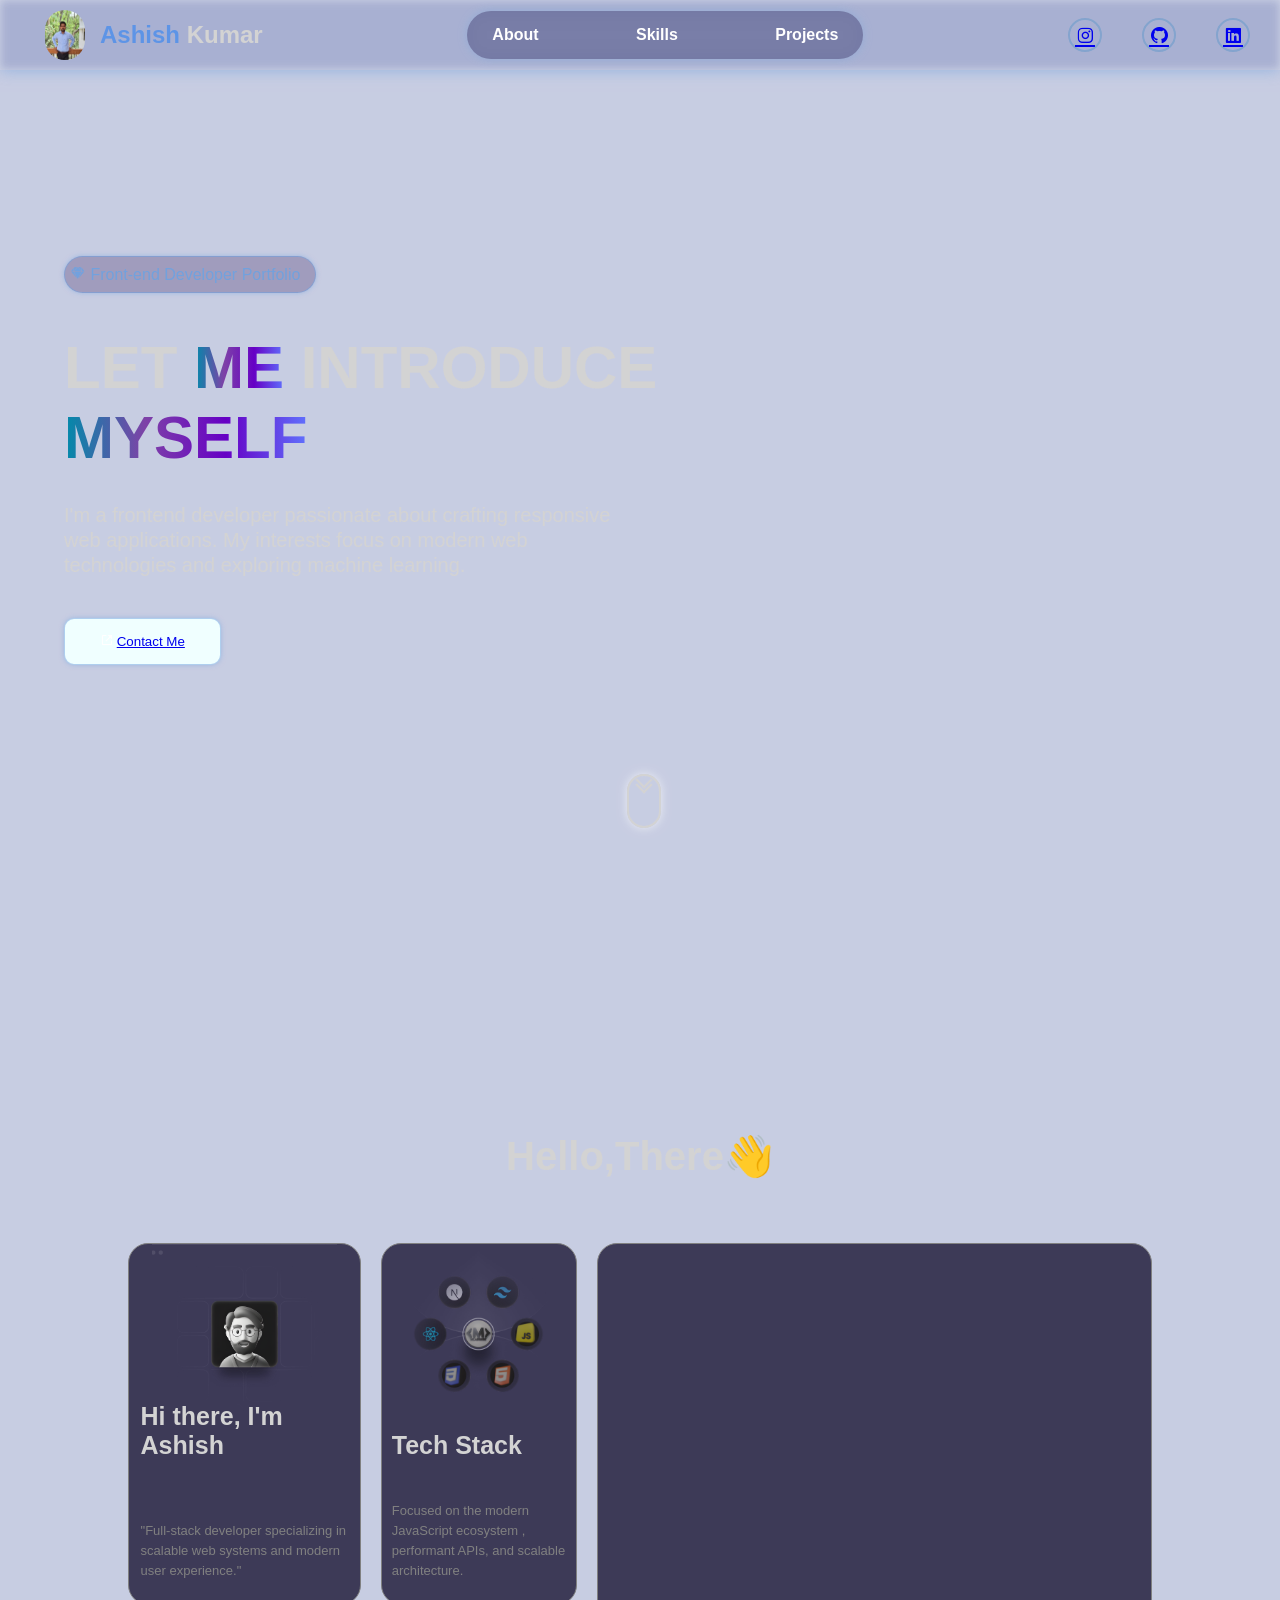
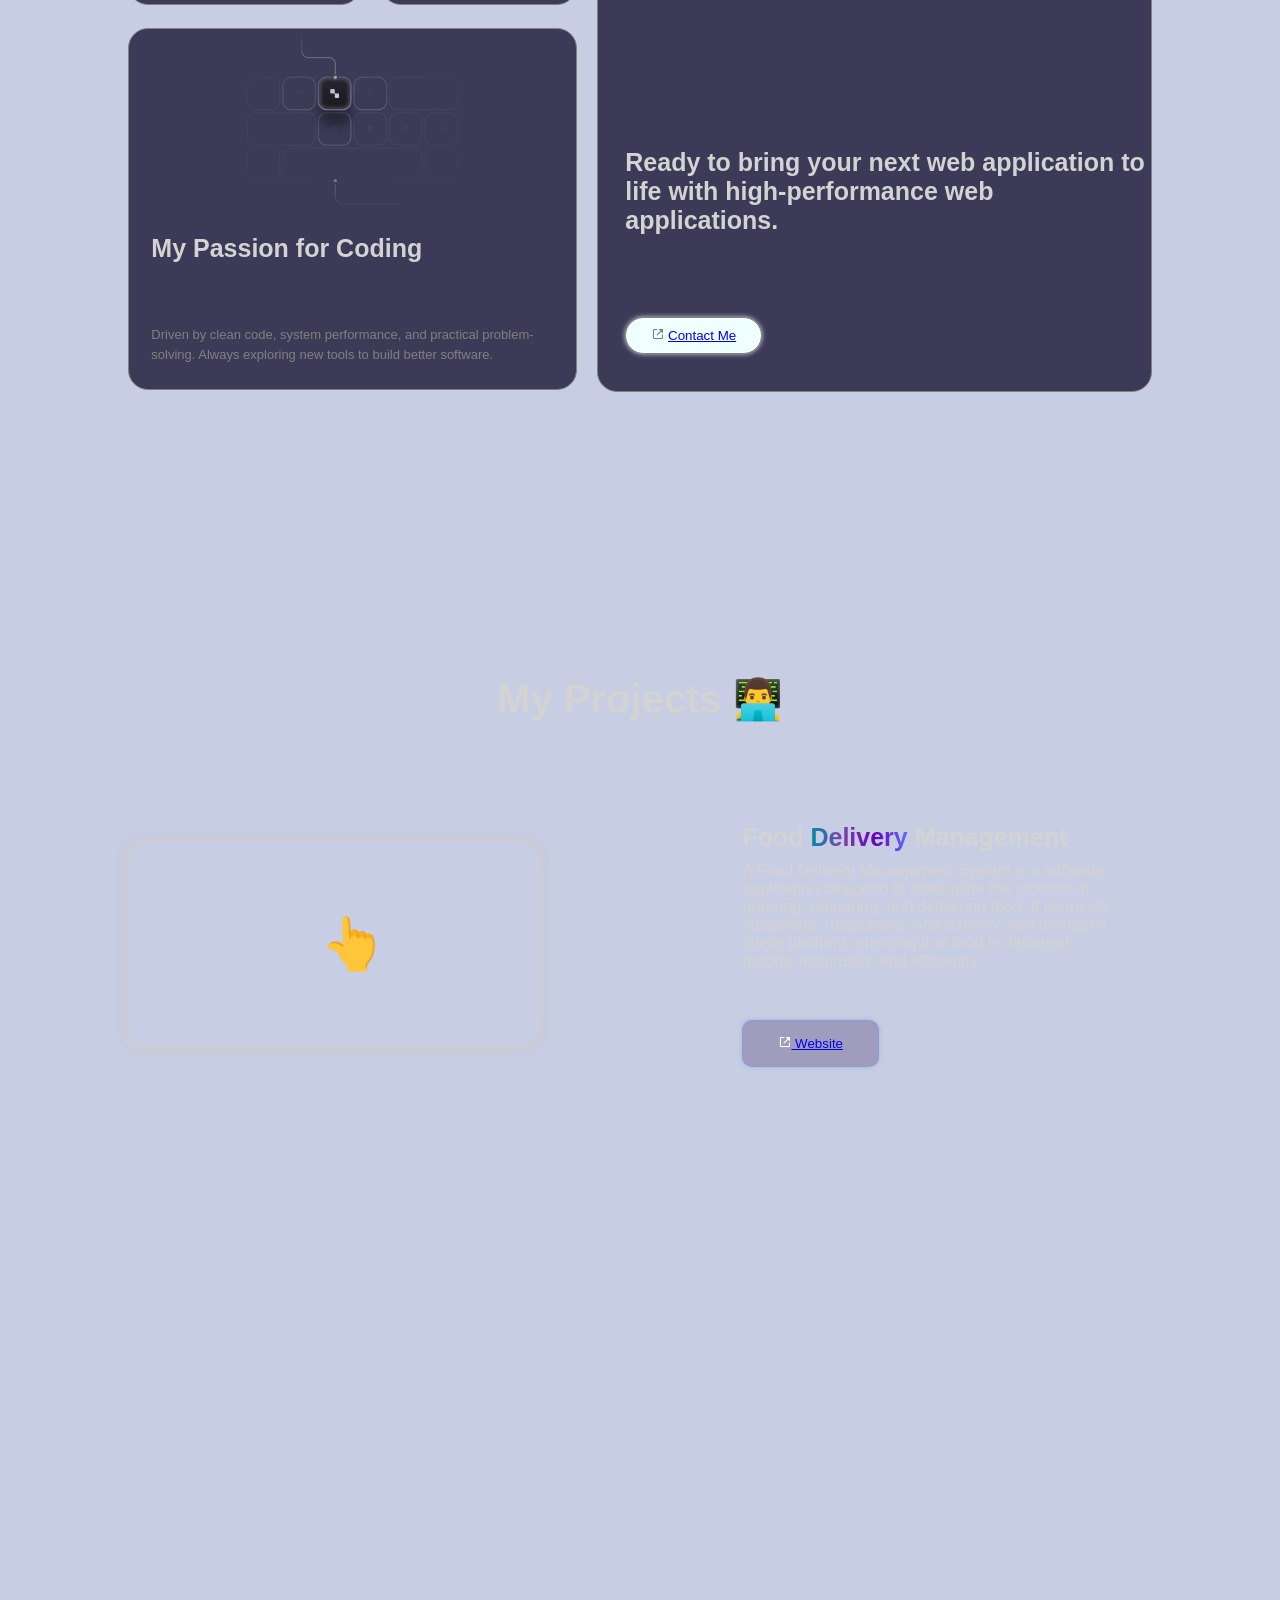
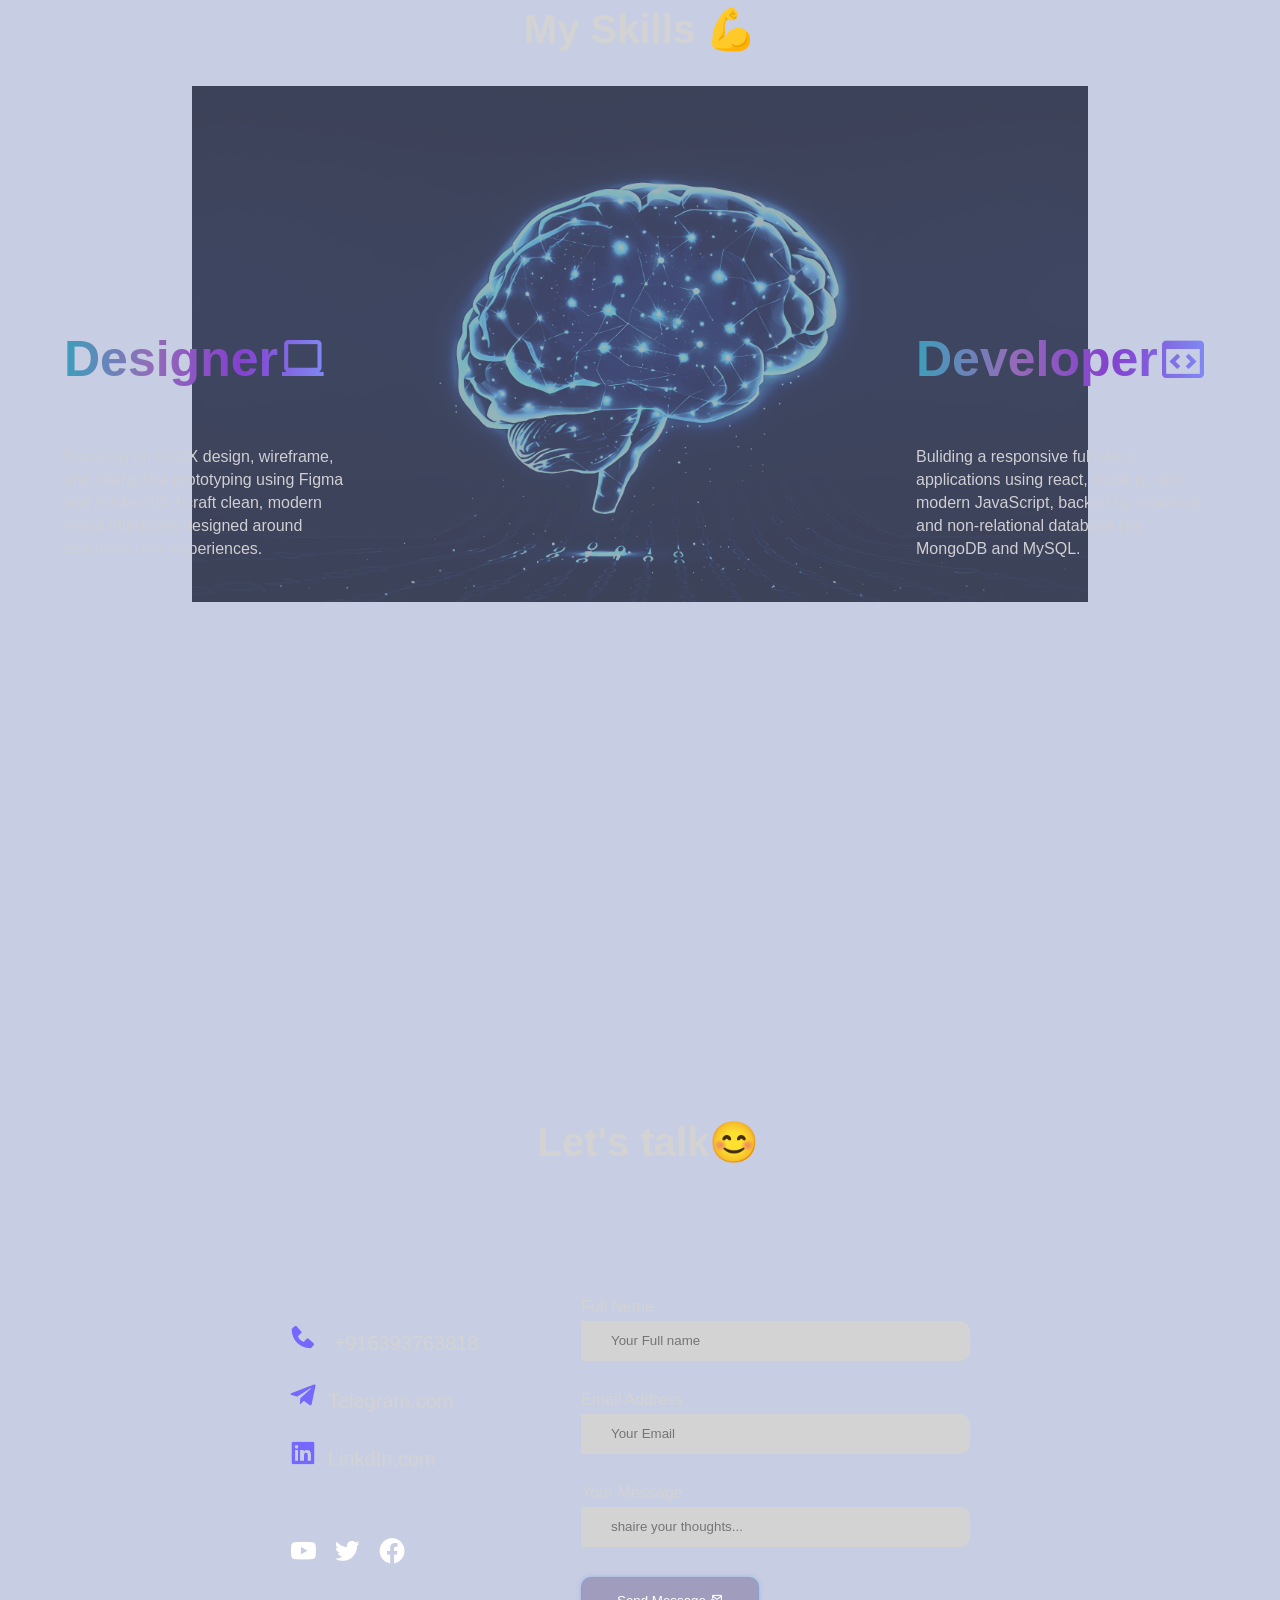
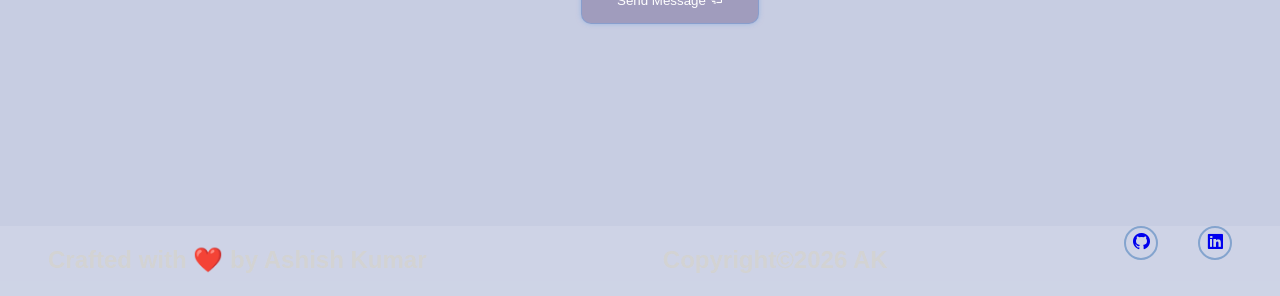
==== index.html @ 9b38faf6 "Initial portfolio" ====
<!DOCTYPE html>
<html lang="en">
<head>
    <meta charset="UTF-8">
    <meta name="viewport" content="width=device-width, initial-scale=1.0">
    <title>Portfolio </title>
    <link rel="stylesheet" href="style.css">
    <link href='https://unpkg.com/boxicons@2.1.4/css/boxicons.min.css' rel='stylesheet'>
    <link rel="stylesheet" href="https://unpkg.com/aos@next/dist/aos.css" />
</head>
<body>
    <div class="container">
        <video class="back-vid" autoplay loop muted plays-inline src="videos/galaxy.mp4"></video>



        <header data-aos="fade-down" data-aos-duration="2000">
            <div class="left">
                <img src="image/15.jpeg" alt="logo" class="ash">
                <h2><span style="color: #3285f2a2;">Ashish</span><span> Kumar</span></h2>
            </div>

            <ul>
                <li><a href="about.html">About</a></li>
                <li><a href="./skills.html">Skills</a></li>
                <li><a href="./projects.html">Projects</a></li>
            </ul>
            

            <div class="box-icons">
                <a href="https://www.instagram.com/kum.ar_1530"><i class='bx bxl-instagram'></i></a>
                <a href="https://github.com/AshishKumar1504"><i class='bx bxl-github'></i></a>
                <a href="https://www.linkedin.com/in/ashish-kumar-802a57326/"><i class='bx bxl-linkedin-square'></i></a>
            </div>

            <div class="menu-icon">
                <i class='bx bx-menu'></i>
            </div>
        </header>
        <div class="sidebar">
            <div class="close-icon">
                <i class='bx bx-x'></i>
            </div>
            
            <ul>
                <li><a href="#">Home</a></li>
                <li><a href="#">About</a></li>
                <li><a href="#">Skills</a></li>
                <li><a href="https://github.com/AshishKumar1504">Projects</a></li>
            </ul>

            <div class="social-sidebar">
                <a ><i class='bx bxl-youtube'></i></a>
                <a ><i class='bx bxl-github'></i></a>
                <a ><i class='bx bxl-linkedin-square'></i></a>
            </div>
        </div>
    

        <div class="blackhole-box" data-aos="fade-down" data-aos-duration="2000">
            <video loop autoplay  muted plays-inline src="videos/blackhole.mp4"></video>
        </div>

        <section class="hero ">
            <div class="hero-info autoBlur" data-aos="fade-right" data-aos-duration="1000">
                <div class="hero-info-title" >
                    <i class='bx bxl-sketch'></i>
                    Front-end Developer Portfolio
                </div>

                <h1 data-aos="fade-right" data-aos-duration="3000">LET <span class="gradient">ME</span> INTRODUCE <span class="gradient">MYSELF</span></h1>
                <p>I'm a frontend developer passionate about crafting responsive web applications. My interests focus on modern web technologies and exploring machine learning.</p>
                <!-- <p>I'm a Full-stack developer experienced in building a Web and Software applications.
                My core interests lie in developing scalable Web Technologies and exploring practical applications in machine learning. </p> -->

                <button style="background-color:azure"><i class='bx bx-link-external'></i> <a href="./contact.html"> Contact Me</a></button>
            </div>
            
            <div class="skills-video-box " >
                <video class="skills-video autoBlur" autoplay loop muted plays-inline src="videos/hero-video.mp4"></video>
            </div>
        
            <div class="scroll-down"></div>
        </section>

        <section class="info-section">
            <h1 class="section-title autoDisplay">Hello,There👋</h1>
            <div class="info-cards">
                <div class="card ">
                    <h1>Hi there, I'm Ashish</h1>
                    <p> "Full-stack developer specializing in scalable web systems and modern user experience."</p>
                
                    <img src="image/grid1.png" alt="card-image">
                </div>

                <div class="card">
                    <h1>Tech Stack</h1>
                    <p>Focused on the modern JavaScript ecosystem , performant APIs, and scalable architecture.</p>
                
                    <img src="image/grid2.png" alt="card-image">
                </div>

                <div class="card">
                    <h1>Ready to bring your next web application to life with high-performance web applications.</h1>
                    <video  autoplay loop muted plays-inline  src="videos/glob.mp4" type="video/mp4"></video>

                    <button style="background-color: azure;"><i class='bx bx-link-external'></i> <a href="./contact.html"> Contact Me</a></button>
                </div>

                <div class="card">
                    <h1>My Passion for Coding</h1>
                    <p >Driven by clean code, system performance, and practical problem-solving. Always exploring new tools to build better software.</p>
                
                    <img src="image/grid4.png" alt="">
                </div>
            </div>
        </section>

        <section class="my-project">
            <h1 class="section-title autoDisplay">My Projects 👨‍💻</h1>
            <div class="project-card">
                <div class="project-vidbox autoBlur" >
                    <video loop id="projectVideo1" src="videos/videofood.mp4"></video>
                    <div class="hover-sign"></div>
                </div>
                <div class="project-info fadein-left">
                    <h1>Food <span class="gradient">Delivery</span> Management</h1>
                    <p>A Food Delivery Management System is a software application designed to streamline the process of ordering, preparing, and delivering food. It connects customers, restaurants, and delivery staff through a single platform, ensuring that food is delivered quickly, accurately, and efficiently.</p>
                <button><i class='bx bx-link-external' ></i><a href="http://127.0.0.1:5501/index.html"> Website</a></button> 
            </div>
            </div>
            
        </section>
        
        <section class="skills-section">
            <h1 class="section-title autoDisplay">
                My Skills 💪
            </h1>
            <div class="skills-box autoDisplay">
                <img class="skills-image" src="image/digital brain (2).png" alt="">
                <div class="Designer">
                    <h1 class="gradient">Designer <i class='bx bx-laptop'></i></h1>
                    <p>Focusing on UI/UX design, wireframe, and interactive prototyping using Figma and Adobe XD. I craft clean, modern visual interfaces designed around seamless user experiences.</p>
                </div>
                
                <div class="coder">
                    <h1 class="gradient">Developer <i class='bx bx-code-block' ></i></h1>
                    <p>Buliding a responsive full-stack applications using react, Node.js, and modern JavaScript, backed by relational and non-relational database like MongoDB and MySQL.</p>
                </div>

                <div class="slider" reverse="true" style="
                --width: 100px;
                --height: 100px;
                --quantity: 9;
                ">
                    <div class="list">
                        <div class="item" style="--position: 1"><img src="images/1.png" alt=""></div>
                        <div class="item" style="--position: 2"><img src="images/2.png" alt=""></div>
                        <div class="item" style="--position: 3"><img src="images/3.webp" alt=""></div>
                        <div class="item" style="--position: 4"><img src="images/4.webp" alt=""></div>
                        <div class="item" style="--position: 5"><img src="images/5.png" alt=""></div>
                        <div class="item" style="--position: 6"><img src="images/6.png" alt=""></div>
                        <div class="item" style="--position: 7"><img src="images/7.png" alt=""></div>
                        <div class="item" style="--position: 8"><img src="images/8.png" alt=""></div>
                        <div class="item" style="--position: 9"><img src="images/9.png" alt=""></div>
                    </div>
                </div>
            </div>
        </section>

        <section class="contact-section ">
            <h1 class="section-title autoDisplay">Let's talk😊</h1>

            <div class="social-box autoBlur">
                <a href="#"><i class='bx bxs-phone'></i> +916393763818</a>
                <a href="https://t.me/ashishkumar_1530"><i class='bx bxl-telegram' ></i>Telegram.com</a>
                <a href="https://www.linkedin.com/in/ashish-kumar-802a57326/"><i class='bx bxl-linkedin-square' ></i>LinkdIn.com</a>
                <div class="social-icons">
                    <a href="#"><i class='bx bxl-youtube' ></i></a>
                    <a href="#"><i class='bx bxl-twitter' ></i></a>
                    <a href="#"><i class='bx bxl-facebook-circle' ></i></a>
                </div>
            </div>

            <div class="contact-box autoBlur">
                
            
                <p>Full Name</p>
                <input placeholder="Your Full name" type="full name">

                <p>Email Address</p>
                <input placeholder="Your Email" type="Contact">

                <p>Your Message</p>
                <input  class="input-message" type="contact" placeholder="shaire your thoughts...">

                <button>Send Message <i class='bx bx-mail-send'></i></button>
            </div>
        
        </section> 

        <section class="footer">
            <h2>Crafted with ❤️ by Ashish Kumar<br></h2>
            <h2>Copyright©️2026 AK</h2>
            
            <div class="box-icons">
                <!-- <p><i class='bx bxl-youtube'></i></p> -->
                <a href="https://github.com/AshishKumar1504">
                <p><i class='bx bxl-github'></i></p>
                </a>
                <a href="https://www.linkedin.com/in/ashish-kumar-802a57326/">
                <p><i class='bx bxl-linkedin-square'></i></p>
                </a>
            </div>
        </section>

        
    </div>
    <script src="app.js"></script>
    <script src="https://unpkg.com/aos@next/dist/aos.js"></script>
    <script >AOS.init();
    </script>
</body>
</html>
---- style.css ----
body{
    margin: 0;
    padding: 0;
    font-family: Arial, Helvetica, sans-serif;
    color: lightgray;
}

html{
    scroll-behavior: smooth;
}
.ash{
    height:50px;
    width:150px;
    border-radius:40px;
}
.container{
    position: relative;
    width: 100%;
    height: 100%;
    display: flex;
    flex-direction: column;
    align-items: center;
    gap: 100px;
    background-color: #001f7c38;
}


.back-vid{
    position: fixed;
    right: 0;
    bottom: 0;
    z-index: -1;
    mix-blend-mode:overlay;
}


header{
    display: flex;
    position: absolute;
    top: 0;
    right: 0;
    left: 0;
    align-items: center;
    justify-content: space-between;
    padding: 0 30px;
    height: 70px;
    background-color: rgba(255, 255, 255, 0.121);
    backdrop-filter: blur(5px);
    box-shadow: 0 0 15px #72a1dea2;
    z-index: 999;
}

.left{
    display: flex;
    align-items: center;
}

.left img{
    width: 40px;
    margin: 0 15px;
}


header ul{
    display: flex;
    justify-content: space-between;
    width: 30%;
    padding: 15px 15px;
    border-radius: 50px;
    background-color: rgba(0, 0, 69, 0.326);
    backdrop-filter: blur(10px);
    box-shadow: 0 0 10px #72a1de63;
}

header ul li{
    list-style: none;
}

header ul a{
    text-decoration: none;
    color: white;
    font-weight: 700;
    transition: 0.3s;
    margin: 0 10px;
}

header ul a:hover{
    text-shadow: 0 0 15px rgb(175, 225, 175);
}

.box-icons{
    display: flex;
    gap: 40px;
}

.box-icons a{
    display: flex;
    align-items: center;
    justify-content: center;
    font-size: 20px;
    width: 30px;
    height: 30px;
    border: 2px solid #84a4ce;
    border-radius: 50%;
    cursor: pointer;
    transition: 0.5s;
}

.box-icons a:hover{
    background-color: #7e97c8;
    color: rgb(224, 207, 207);
    box-shadow: 0 0 15px #72a1de;
}

.blackhole-box{
    position: absolute;
    top: 0;
    width: 100%;
    display: flex;
    justify-content: center;
    z-index: -1;
    mix-blend-mode: lighten;
  }
  
.blackhole-box video{
    width: 100%;
    margin-top: -23.5%;
}

.hero{
    position: relative;
    display: flex;
    width: 100%;
    height: 100vh;
    align-items: center;
    justify-content: space-between;
}

.hero-info{
    position: absolute;
    left: 5%;
}

.hero-info .hero-info-title{
    color: #72a1de;
    padding: 8px 5px;
    border-radius: 50px;
    border: 1px solid #72a1de94;
    width: 240px;
    background-color: #2200493d;
    box-shadow: 0 0 5px #72a1de84;
}
.hero-info-title{
    margin-top: 20px;
}

.hero-info h1{
    font-size: 60px;
    max-width: 600px;
    font-weight: 700;
    line-height: 70px;
    margin-top: 40px;
    margin-bottom: 30px;
}

.hero-info p{
    max-width: 550px;
    line-height: 25px;
    margin-bottom: 40px;
    font-size: 20px;
}

.hero-info button{
    color: white;
    padding: 15px 35px;
    border-radius: 10px;
    border: 1px solid #72a1de81;
    background-color: #2200493d;
    box-shadow: 0 0 5px #72a1de81;
    cursor: pointer;
    transition: 0.3s;
}

.hero-info button:hover{
    box-shadow: 0 0 15px #72a1de81;
}

/* Gradient Animation */
.gradient{
    background: linear-gradient(to right,#008baa , #7e42a7, #6600c5, #6070fd,#2a46ff, #0099ff, #008ead);
    background-size: 200%;
    background-clip: text;
    -webkit-background-clip: text;
    -webkit-text-fill-color: transparent;
    animation: animate-gradient 2.5s linear infinite;
}
@keyframes animate-gradient {
    to{
        background-position: 200%;
    }
}

.skills-video-box{
    position: absolute;
    right: 3%;
}

.skills-video{
    height: 900px;
    mix-blend-mode:lighten;
}


.scroll-down {
    height: 50px;
    width: 30px;
    border: 2px solid lightgray;
    position: absolute;
    left: 49%;
    bottom: 8%;
    border-radius: 50px;
    cursor: pointer;
    box-shadow: 0 0 10px rgba(255, 255, 255, 0.626);
}
.scroll-down::before,
.scroll-down::after {
content: "";
position: absolute;
top: 20%;
left: 50%;
height: 10px;
width: 10px;
transform: translate(-50%, -100%) rotate(45deg);
border: 2px solid lightgray;
border-top: transparent;
border-left: transparent;
animation: scroll-down 2s ease-in-out infinite;
}
.scroll-down::before {
top: 30%;
animation-delay: 0.5s;
/* animation: scroll-down 1s ease-in-out infinite; */
}

@keyframes scroll-down {
    0% {
      /* top:20%; */
    opacity: 0;
    }
    30% {
    opacity: 1;
    }
    60% {
    opacity: 1;
    }
    100% {
    top: 90%;
    opacity: 0;
    }
}




.info-section{
    display: flex;
    align-items: center;
    flex-direction: column;
    width: 80%;
    margin-top: 100px;
}

.section-title{
    font-size: 40px;
    font-weight: 700;
}

.info-cards{
    display: grid;
    grid-template-columns: auto auto auto;
    gap: 20px;
    width: 100%;
    height: 100%;
    margin-top: 30px;
}

.card{
    display: flex;
    align-items:flex-start;
    justify-content: center;
    position: relative;
    width: auto;
    height: 40vh;
    overflow: hidden;
    border: 1px solid gray;
    background-color: #080020b7;
    border-radius: 20px;
    transition: 0.5s;
}

.card h1{
    position: absolute;
    margin: 0;
    bottom: 40%;
    left: 5%;
    font-size: 25px;
    z-index: 1;
    color: lightgray;
}

.card p{
    position: absolute;
    bottom: 3%;
    left: 5%;
    z-index: 1;
    max-width: 300px;
    color: gray;
    font-size: 13px;
    line-height: 20px;
}

.card img{
    width: 80%;
    height: 50%;
    object-fit: cover;
}

.card video{
    margin-top: 10%;
    width: 70%;
    height: 50%;
    object-fit: cover;
    mix-blend-mode: lighten;
}

.card button{
    position: absolute;
    bottom: 5%;
    left: 5%;
    padding: 10px 25px;
    border: 1px solid gray;
    background-color: #0f1217;
    color: gray;
    border-radius: 20px;
    box-shadow: 0 0 5px lightgray;
    cursor: pointer;
    transition: 0.3s;
}

.card button:hover{
    box-shadow: 0 0 15px lightgray;
    opacity: 0.7;
}

.card:hover{
    box-shadow: 0 0 15px rgb(211, 211, 211);
}

.card:nth-child(3){
    grid-row: span 2;
    height: 83vh;
}

.card:nth-child(3) p{
    bottom: 12%;
}

.card:nth-child(3) h1{
    bottom: 21%;
}

.card:nth-child(4){
    grid-column: span 2;
}

.card:nth-child(4) p{
    max-width: 650px;
}

.card:nth-child(4) h1{
    bottom: 35%;
}



.my-project{
    display: flex;
    flex-direction: column;
    gap: 10%;
    align-items: center;
    position: relative;
    width: 80%;
    height: 70vh;
    margin-top: 150px;
    margin-bottom: 200px;
}

.project-card {
    display: flex;
    width: 100%;
    height: 40%;
    align-items: center;
    gap: 10%;
    justify-content: center;
}

.project-vidbox{
    display: flex;
    align-items: center;
    justify-content: center;
    width: 50%;
    mix-blend-mode:exclusion;
    position: relative;
    cursor: pointer;
    transition: 0.5s;
    min-width: 400px;

}

.project-vidbox video{
    object-fit: cover;
    width: 100%;
    box-shadow: 0 0 10px lightgray;
    border-radius: 20px;
    transition: 0.5s;
}

.project-card video:hover{
    box-shadow: 0 0 25px rgb(255, 255, 255);
}

.project-info{
    display: flex;
    flex-direction: column;
    align-items: start;
    justify-content: center;
    width: 50%;
    padding-left: 10%;
}

.project-info h1{
    width: 90%;
    font-size: 25px;
    font-weight: bold;
    text-wrap: nowrap;
    margin-top: 0;
    margin-bottom: 10px;
    max-width: 450px;
}

.project-info p{
    width: 90%;
    max-width: 400px;
    min-width: 300px;
    margin-bottom: 50px;
    margin-top: 0;
}

.project-info button{
    color: white;
    padding: 15px 35px;
    border-radius: 10px;
    border: 1px solid #72a1de81;
    background-color: #2200493d;
    box-shadow: 0 0 5px #72a1de81;
    cursor: pointer;
    transition: 0.3s;
}

.project-info button:hover{
    opacity: 0.8;
    box-shadow: 0 0 15px #72a1de81;
}

.project-vidbox .hover-sign{
    position: absolute;
    display: flex;
    align-items: center;
    justify-content: center;
    width: 30%;
    height: 100px;
}

.hover-sign::before,
.hover-sign::after {
    content: "👆";
    text-align: center;
    position: absolute;
    font-size: 50px;
    top: 20%;
    left: 40%;
    border-radius: 40px;
    animation: hover-animation 4s ease-in-out infinite;

}

.hover-sign.active{
    display: none;
}

@keyframes hover-animation {
  0% {
    /* top:20%; */
    box-shadow: 0 0 5px rgb(255, 255, 255);
    transform: translate(100%, 50%) rotate(30deg);
  }

  100% {
    box-shadow: 0 0 5px rgb(255, 255, 255);
    transform: translateX(80%, 80%) rotate(20deg);
  }
}




/* Skills section */
.skills-section{
    display: flex;
    flex-direction: column;
    align-items: center;
    position: relative;
}

.skills-box{
    width: 100%;
    height: 90vh;
    position: relative;
    display: flex;
    align-items: start;
    justify-content: center;
    mix-blend-mode:lighten;
    opacity: 0.7;
}

.skills-image{
    width: 70%;
    mix-blend-mode:difference;
}

.Designer{
    position: absolute;
    display: flex;
    flex-direction: column;
    align-items: start;
    top: 25%;
    left: 5%;
    max-width: 300px;
}

.Designer h1{
    font-size: 50px;
    display: flex;
    align-items: center;
}

.Designer p{
    line-height: 23px;
}


.coder{
    position: absolute;
    display: flex;
    flex-direction: column;
    align-items: start;
    top: 25%;
    right: 5%;
    max-width: 300px;
}

.coder h1{
    font-size: 50px;
    display: flex;
    align-items: center;
}

.coder p{
    line-height: 23px;
}



.coder-text{

    font-size: 50px;
}

/* SLIDER  */

.slider{
    position: absolute;
    bottom: 5%;
    right: 20%;
    width: 60%;
    height: var(--height);
    overflow: hidden;
    mask-image: linear-gradient(
        to right,
        transparent,
        #000 10% 90%,
        transparent
    );
    mix-blend-mode:difference;
    opacity: 0.7;
}
.slider .list{
    display: flex;
    width: 100%;
    min-width: calc(var(--width) * var(--quantity));
    position: relative;
}
.slider .list .item{
    width: var(--width);
    height: var(--height);
    position: absolute;
    left: 100%;
    animation: autoRun 10s linear infinite;
    transition: filter 0.5s;
    animation-delay: calc( (10s / var(--quantity)) * (var(--position) - 1) - 10s)!important;
}
.slider .list .item img{
    width: 100%;
}
@keyframes autoRun{
    from{
        left: 100%;
    }to{
        left: calc(var(--width) * -1);
    }
}
.slider:hover .item{
    animation-play-state: paused!important;
    filter: grayscale(1);
}
.slider .item:hover{
    filter: grayscale(0);
}


  /* CONTACT SECTION */
.contact-section{
    width: 80%;
    height: 100vh;
    display: flex;
    justify-content: center;
    gap: 10%;
    align-items: center;
    position: relative;
}

.contact-section h1{
    position: absolute;
    top: 10%;
    left: 40%;
}

.social-box {
    display: flex;
    flex-direction: column;
    gap: 25px;
}

.social-box a{
    color: lightgray;
    text-decoration: none;
    font-size: 20px;
    text-wrap: nowrap;
}

.social-box i{
    color: #7668ff;
    font-size: 30px;
    margin-right: 10px;
}

.social-icons a i{
    color: white;
    margin-top: 40px;
}

.contact-box p{
    max-width: 400px;
    margin-top: 30px;
    margin-bottom: 5px;
} 

.contact-box input{
    padding: 7.5px 30px;
    background-color: lightgray;
    width: 80%;
    height: 25px;
    border: none;
    outline : none;
    border-top-right-radius: 10px;
    border-bottom-right-radius: 10px;
}

.contact-box button{
    margin-top: 30px;
    color: white;
    padding: 15px 35px;
    border-radius: 10px;
    border: 1px solid #72a1de81;
    background-color: #2200493d;
    box-shadow: 0 0 5px #72a1de81;
    cursor: pointer;
    transition: 0.3s;
}

.contact-box button:hover{
    opacity: 0.8;
    box-shadow: 0 0 15px #72a1de81;
}

.footer{
    display: flex;
    justify-content: space-between;
    position: absolute;
    bottom: 0;
    right: 0;
    left: 0;
    height: 70px;
    background-color: rgba(255, 255, 255, 0.121);
    z-index: 999;
    padding: 0 3rem;
}


/* BLUR EFFECT ANIMAION */

.autoBlur{
    animation: autoBlurAnimation linear both;
    animation-timeline: view();

}
@keyframes autoBlurAnimation{
    0%{
        filter: blur(40px);
    }
    35%,65%{
        filter: blur(0);
        opacity: 1;
    }
    100%{
        filter: blur(40px);
        opacity: 0;
    }
}


/* AUTO DISPLAY ANIMAION */
.autoDisplay{
    animation: autoDisplayAnimation both;
    animation-timeline: view();

}

@keyframes autoDisplayAnimation{
    from{
        filter: blur(10px);
        transform: translateY(-200px) scale(0);
    } 50%{
        opacity: 1;
        filter: blur(0px);
        transform: translateX(0) scale(1);
    }
}


/* FADEIN_LEFT */

.fadein-left{
    animation: fadeInLeftAnimation both;
    animation-timeline: view();
}

@keyframes fadeInLeftAnimation{
    0%{
        opacity: 0;
        transform: translateX(-500px) scale(0.2);
        filter: blur(10px);
    } 35%,65%{
        opacity: 1;
        transform: translateX(0) scale(1);
        filter: blur(0px);
    }100%{
        filter: blur(10px);
    }
}

/* Sidebar */

.menu-icon{
    font-size: 35px;
    cursor: pointer;
    display: none;
}


.sidebar{
    position: fixed;
    right: 0;
    top: 0;
    bottom: 70%;
    width: 0%;
    background-color: #000000b8;
    z-index: 999;
    box-shadow: 0 0 25px rgba(255, 255, 255, 0.479);
    backdrop-filter: blur(10px);
    opacity: 0;
    border-bottom-left-radius: 100%;
    
}

.close-icon{
    font-size: 50px;
    color: lightgray;
    padding-left: 10px;
    cursor: pointer;
}

.sidebar ul{
    padding-left: 20px;
}

.sidebar ul li{
    list-style: none;
    margin-bottom: 30px;
}

.sidebar ul li a{
    text-decoration: none;
    color: lightgray;
    font-size: 30px;
    font-weight: 900;
    text-shadow:0 0 15px #4c4c4c;
}

.social-sidebar{
    padding-left: 20px;
    margin-top: 60px;
    text-wrap: nowrap;
}

.social-sidebar a{
    font-size: 35px;
    padding: 5px 5px;
    cursor: pointer;
    transition: 0.5s;
}

/* Sidebar Open ANimation */
.sidebar.open-sidebar{
    animation: openSideBarAnimation 1.5s forwards;
}

@keyframes openSideBarAnimation {
    to{
        width: 80%;
        opacity: 1;
        bottom: 0;
        border-radius: 0;
    }
}

/* Sidebar close ANimation */

.sidebar.close-sidebar{
    animation: closeSideBarAnimation 1.5s forwards;
}

@keyframes closeSideBarAnimation {
    from{
        width: 80%;
        opacity: 1;
        bottom: 0;
        border-radius: 0;
    }
    to{
        width: 0;
        opacity: 0;
        bottom: 70%;
        border-bottom-left-radius: 50%;
    }
}






@media (max-aspect-ratio: 16/9){
    .back-vid{
        width: auto;
        height: 100%;
    }
}

@media (min-aspect-ratio: 16/9){
    .back-vid{
        width: 100%;
        height: auto;
    }
}


@media screen and (max-width: 1200px){
    .blackhole-box video{
        margin-top: -20%;
    }

    .hero-info h1{
        font-size: 40px;
        max-width: 400px;
        line-height: 40px;
    }

    .hero-info P{
        max-width: 300px;
    }

    .skills-video-box{
        right: 0%;
    }

    .skills-video-box video{
        height: 500px;
    }

    .info-cards{
        grid-template-columns: auto;
    }

    .card:nth-child(3){
        grid-column: span 2;
        height: 70vh;
    }

    .info-cards .card h1{
        font-size: 20px;
    }

    .info-cards .card:nth-child(3) h1{
        bottom: 25%;
    }

    .card video{
        height: 60%;

        margin-top: 5%;
    }

    .my-project{
        margin-bottom: 200px;
        scale: 0.8;
    }

    .contact-section .section-title {
        left: 30%;
    }
}

@media screen and (max-width: 700px){
    header {
        position: fixed;
        height: 50px;
    }

    header ul{
        display: none;
    }

    header .box-icons{
        display: none;
    }

    .menu-icon{
        display: inline;
    }

    .blackhole-box video {
        width: 100%;
        margin-top: -15%;
    }

    .autoBlur{
        animation: none;
    }
    
    .hero{
        flex-direction: column;
        top:0;
        bottom: 0;
        left: 0;
        right:0;
        
    }
    .hero-info{
        bottom: 5%;
    }

    .scroll-down{
        bottom: 5%;
    }

    .hero .skills-video-box{
        height: 200px;
        top: 5%;
    }



    .info-cards{
        grid-template-columns: auto;
    }

    .card:nth-child(3){
        grid-column: span 2;
        height: 70vh;
    }

    .card video{
        width: 100%;
    }
    
    .container{
        height: 100%;
    }

    .project-vidbox video{
        width: 250px;
        margin-left: -100px;
    }

    .project-info{
        overflow: hidden;
        padding-left: 0;
        margin-left: -50px;
    }

    .project-info h1{
        font-size: 20px;
        max-width: 200px;
        text-wrap: wrap;
    }

    .project-info p{
        font-size: 10px;
        text-wrap: wrap;
        max-width: 200px;
        min-width: 0;
    }

    .project-info button{
        padding: 5px 10px;
    }

    .my-project{
        margin-bottom: 600px;
    }

    .project-card{
        flex-direction: column;
        margin-left: 25%;
        gap: 30px;
    }
    
    .project-vidbox{
        min-width: 200px;
    }

    .project-info{
        width: 85%;
    }

    .project-info h1{
        text-wrap: nowrap;
    }

    .project-info p{
        max-width: 300px;
    }

    .Designer{
        top: 15%;
        left: 18%;
    }

    .Designer h1{
        margin-bottom: 0;
        margin-top: 70px;
    }

    .coder{
        top: 50%;
        left: 18%;
    }

    .coder h1{
        margin-bottom: 0;
    }

    .slider .list .item img{
        width: 70%;
    }

    .contact-section{
        flex-direction: column;
        margin-top: 100px;
        margin-bottom: 50px;
    }

    .footer{
        font-size: 10px;
    }

    .social-box{
        margin-left: -90px;
    }
}


@media screen and (max-width: 480px) {

    .hero .skills-video-box {
        display: none;
        
    }

    .blackhole-box {
        overflow: hidden;
    }

    .blackhole-box video {
        width: 140%;
        margin-top: -27%;

    }

    .left {
        scale: 0.9;
        margin-left: -30px;
    }

    .left h2 {
        font-size: 20px;
    }

    .hero {
        scale: 0.9;
    }

    .hero-info{
        bottom: 15%;
    }

    .hero-info h1{
        font-size: 35px;
    }

    .scroll-down{
        bottom: 15%;
        left: 60%;
    }

    .section-title {
        font-size: 25px;
    }

    .info-cards{
        display: flex;
        flex-direction: column;
    }

    .card {
        min-height: 20rem;
    }

    .card h1{
        bottom: 30%;
        font-size: 5px;
    }

    .project-card {
        height: 50%;
    }

    .project-info p{
        margin-bottom: 15px;
    }

    .project-info{
        margin-left: -80px;
    }

    .skills-box{
        height: 120vh;
        margin-right: 30px;
    }

    .slider{
        bottom: 0%;
    }

    .contact-section{
        scale: 0.9;
        height: 120vh;
    }

    .contact-section .section-title {
        top: -30px;
        left: 25%;
    }

    .footer{
        padding: 15px;
    }

    .footer h1{
        max-width: 150px;
    }

    .footer .box-icons{
        gap: 10px;
    }


}
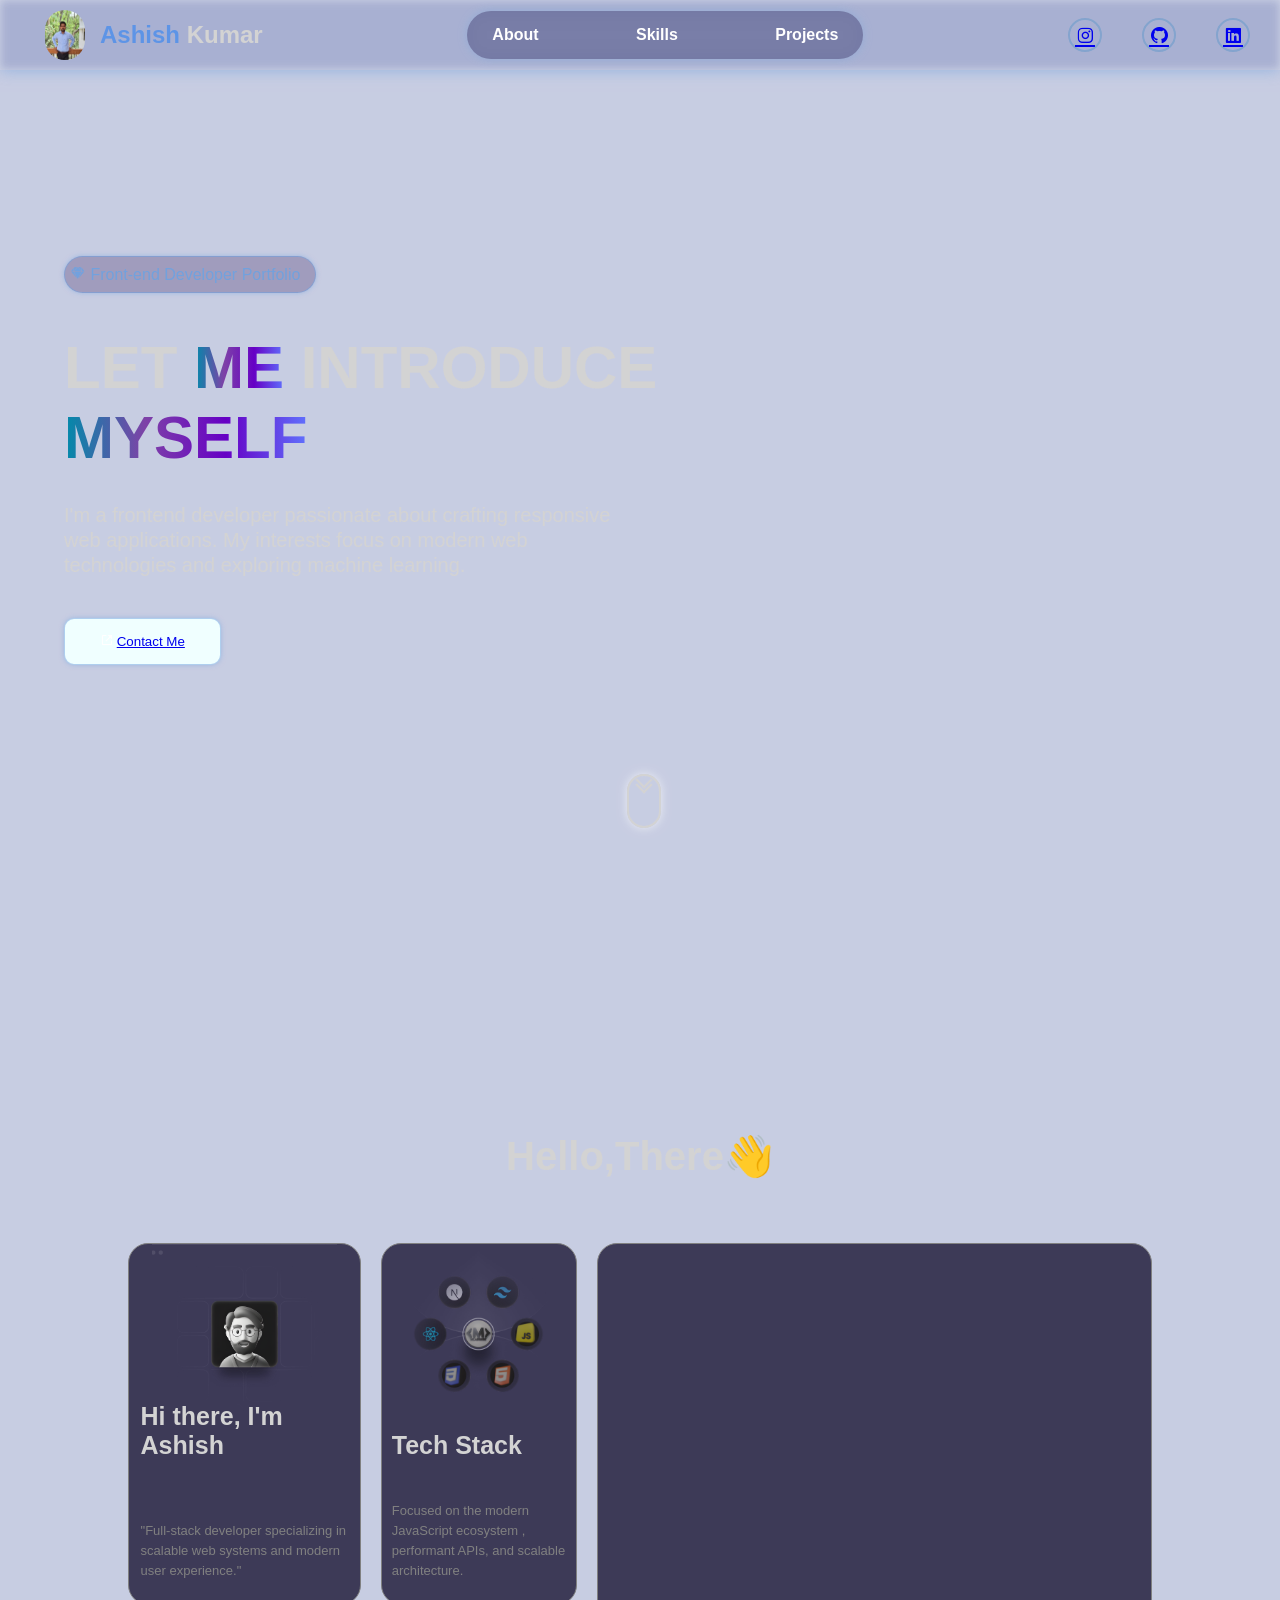
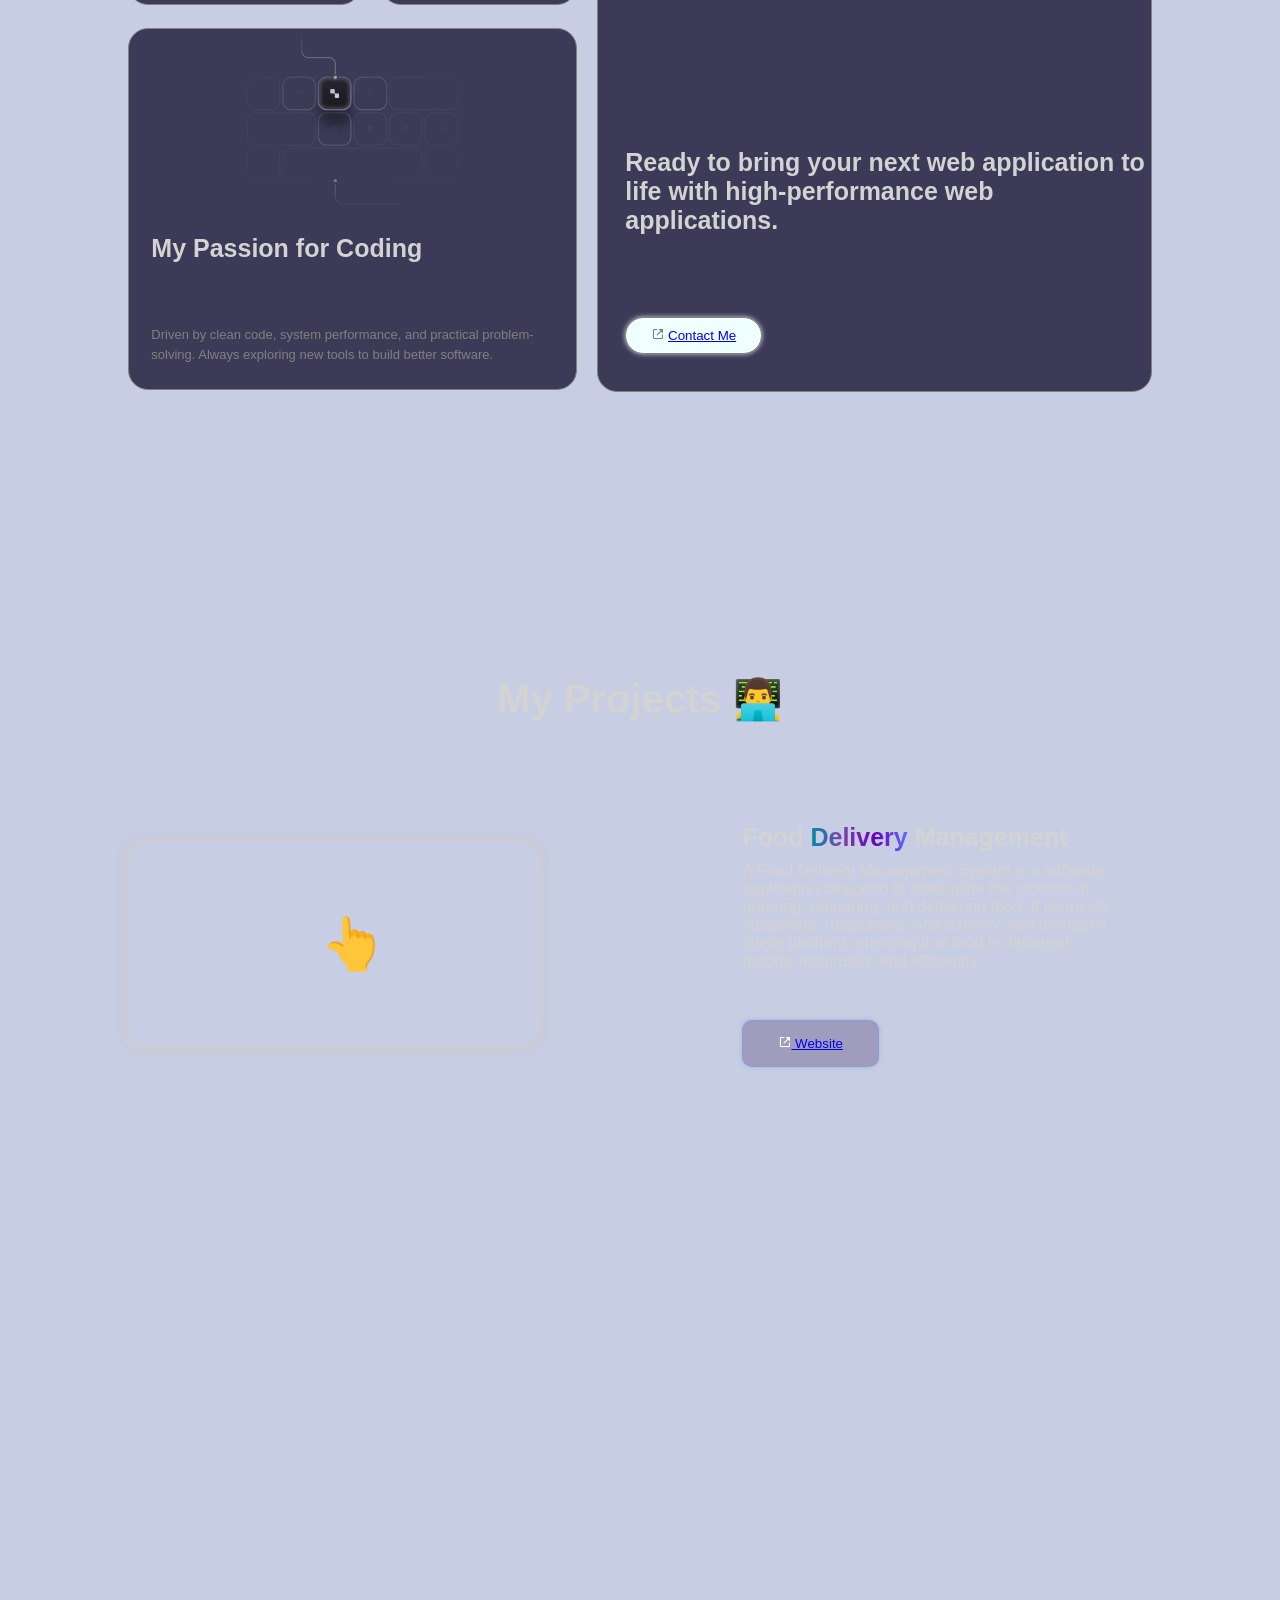
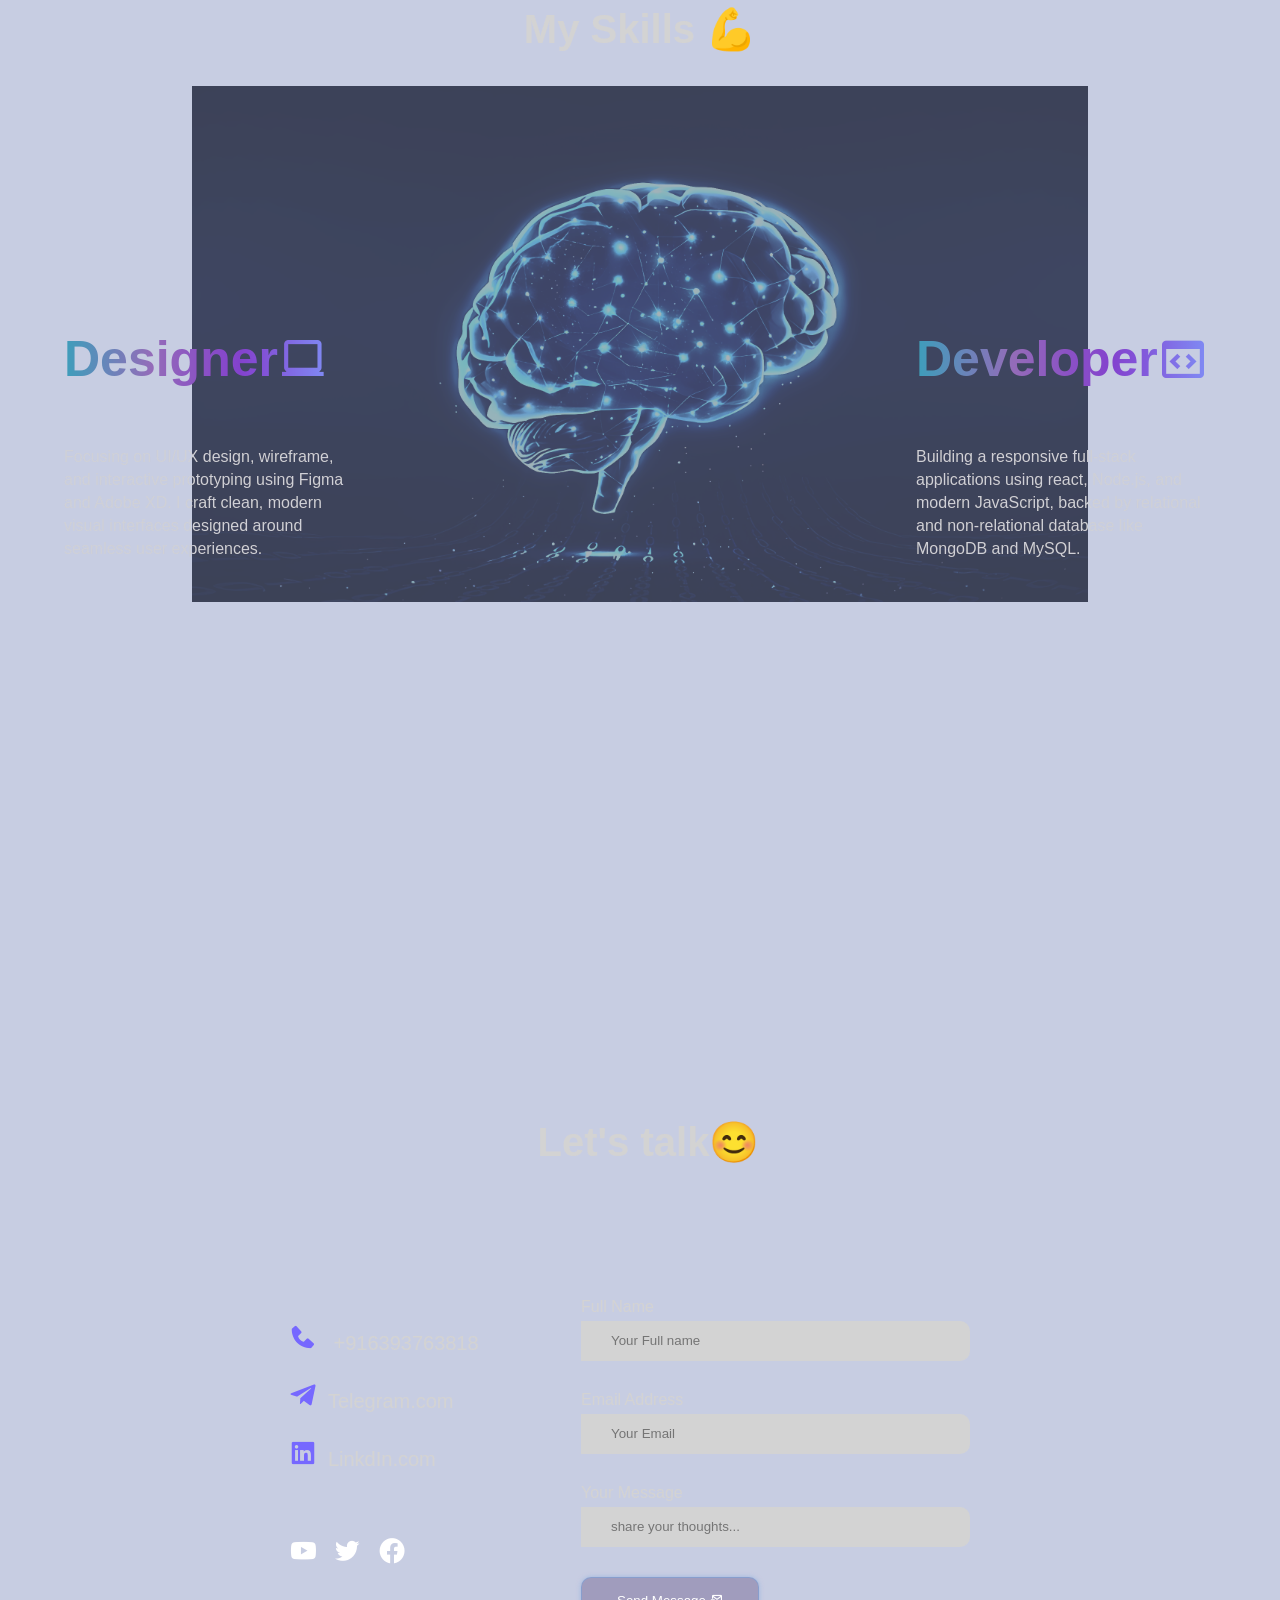
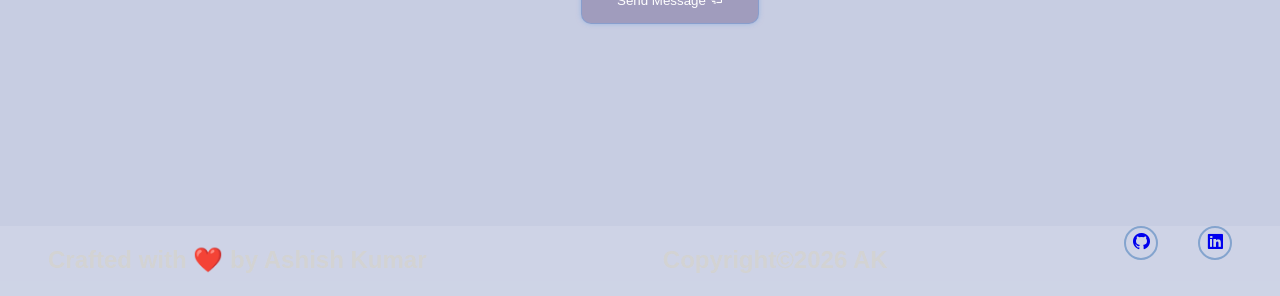
==== commit 99c5b46c: "Update portfolio content" ====
--- a/index.html
+++ b/index.html
@@ -145,7 +145,7 @@
                 
                 <div class="coder">
                     <h1 class="gradient">Developer <i class='bx bx-code-block' ></i></h1>
-                    <p>Buliding a responsive full-stack applications using react, Node.js, and modern JavaScript, backed by relational and non-relational database like MongoDB and MySQL.</p>
+                    <p>Building a responsive full-stack applications using react, Node.js, and modern JavaScript, backed by relational and non-relational database like MongoDB and MySQL.</p>
                 </div>
 
                 <div class="slider" reverse="true" style="
@@ -192,7 +192,7 @@
                 <input placeholder="Your Email" type="Contact">
 
                 <p>Your Message</p>
-                <input  class="input-message" type="contact" placeholder="shaire your thoughts...">
+                <input  class="input-message" type="contact" placeholder="share your thoughts...">
 
                 <button>Send Message <i class='bx bx-mail-send'></i></button>
             </div>
